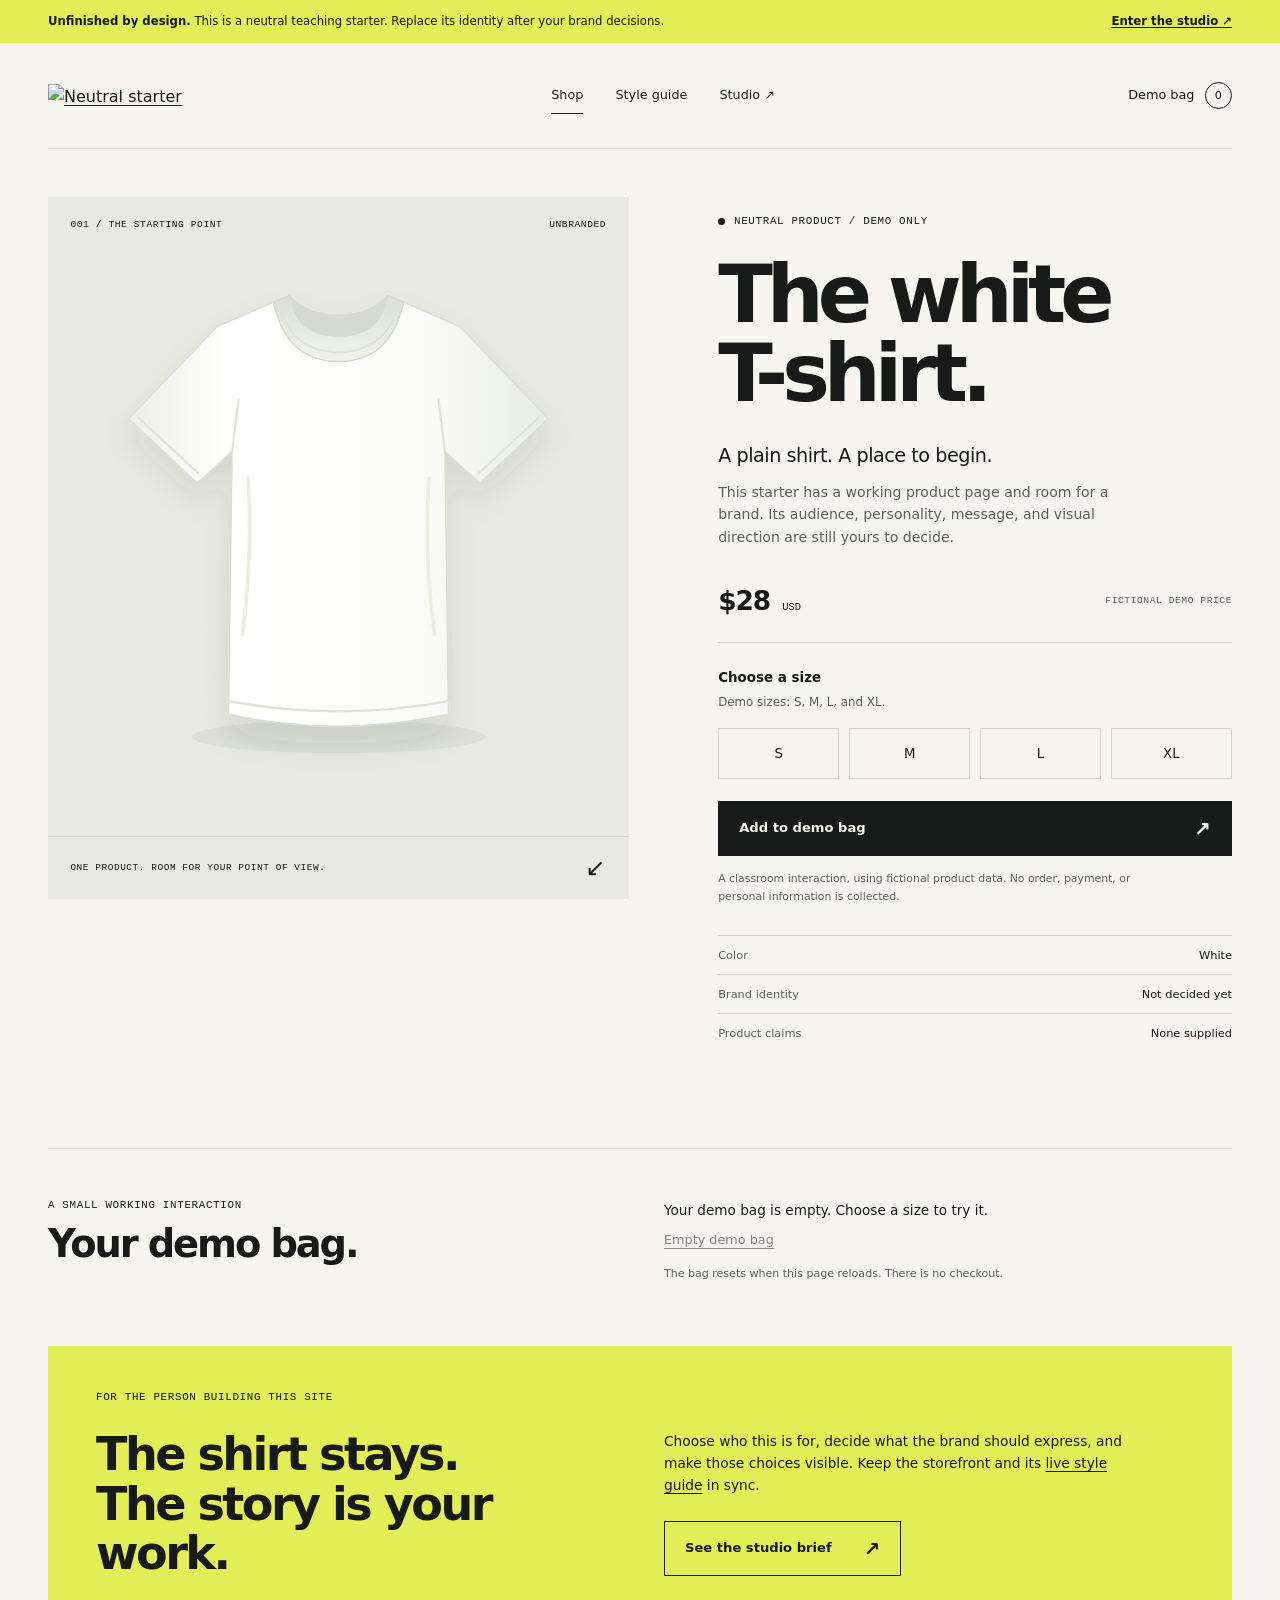
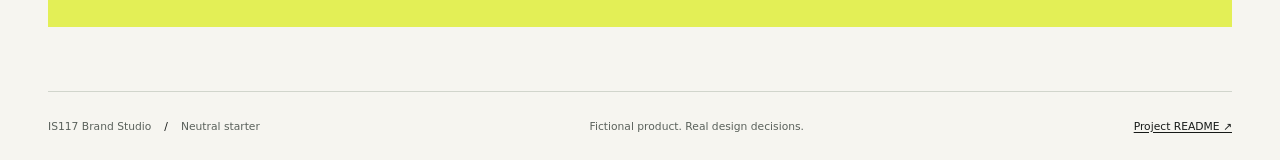
==== public/index.html @ 84585883 "Initial commit" ====
<!doctype html>
<html lang="en">
  <head>
    <meta charset="utf-8" />
    <meta name="viewport" content="width=device-width, initial-scale=1" />
    <meta
      name="description"
      content="An unfinished, neutral T-shirt storefront for the IS117 Brand Studio. Build a brand through deliberate, visible design choices."
    />
    <title>Your Brand — neutral storefront starter</title>
    <link rel="icon" href="data:," />
    <link rel="stylesheet" href="styles.css" />
    <script src="shop.js" defer></script>
  </head>
  <body>
    <a class="skip-link" href="#main">Skip to content</a>
    <aside class="starter-notice" aria-label="Starter information">
      <span
        ><strong>Unfinished by design.</strong> This is a neutral teaching
        starter. Replace its identity after your brand decisions.</span
      >
      <a href="studio.html"
        >Enter the studio <span aria-hidden="true">↗</span></a
      >
    </aside>
    <header class="site-header wrap">
      <a
        class="brand-link"
        href="index.html"
        aria-label="Your Brand storefront home"
        ><img
          class="wordmark"
          src="assets/wordmark.svg"
          alt="Neutral starter wordmark"
          width="175"
          height="26"
      /></a>
      <nav class="main-nav" aria-label="Main navigation">
        <a class="nav-link" href="index.html" aria-current="page">Shop</a>
        <a class="nav-link" href="styleguide.html">Style guide</a>
        <a class="nav-link" href="studio.html"
          >Studio <span aria-hidden="true">↗</span></a
        >
      </nav>
      <a class="bag-link" href="#demo-bag" aria-label="View demo bag"
        >Demo bag <span id="bag-count" class="bag-count">0</span></a
      >
    </header>

    <main id="main">
      <section class="product-section wrap" aria-labelledby="product-title">
        <div class="product-visual">
          <div class="visual-label">
            <span>001 / The starting point</span><span>Unbranded</span>
          </div>
          <img
            class="shirt-image"
            src="assets/white-shirt.svg"
            alt="Plain white, unbranded short-sleeved T-shirt"
            width="800"
            height="880"
            fetchpriority="high"
          />
          <div class="image-caption">
            <span>One product. Room for your point of view.</span
            ><span aria-hidden="true">↙</span>
          </div>
        </div>
        <div class="product-information">
          <p class="eyebrow">
            <span class="status-dot" aria-hidden="true"></span> Neutral product
            / demo only
          </p>
          <h1 id="product-title">The white<br />T-shirt.</h1>
          <p class="product-intro">A plain shirt. A place to begin.</p>
          <p class="muted product-description">
            This starter has a working product page and room for a brand. Its
            audience, personality, message, and visual direction are still yours
            to decide.
          </p>
          <div class="price-row">
            <p class="price">$28 <span>USD</span></p>
            <span class="micro-label">Fictional demo price</span>
          </div>
          <form id="product-form" class="product-form" novalidate>
            <fieldset aria-describedby="size-help size-error">
              <legend>Choose a size</legend>
              <p id="size-help" class="field-help">
                Demo sizes: S, M, L, and XL.
              </p>
              <div class="size-options">
                <label class="size-option"
                  ><input type="radio" name="size" value="S" /><span
                    >S</span
                  ></label
                >
                <label class="size-option"
                  ><input type="radio" name="size" value="M" /><span
                    >M</span
                  ></label
                >
                <label class="size-option"
                  ><input type="radio" name="size" value="L" /><span
                    >L</span
                  ></label
                >
                <label class="size-option"
                  ><input type="radio" name="size" value="XL" /><span
                    >XL</span
                  ></label
                >
              </div>
              <p id="size-error" class="field-error" role="alert" hidden>
                Choose a size before adding the shirt to your demo bag.
              </p>
            </fieldset>
            <button class="button button-primary add-button" type="submit">
              Add to demo bag <span aria-hidden="true">↗</span>
            </button>
          </form>
          <p class="demo-disclaimer">
            A classroom interaction, using fictional product data. No order,
            payment, or personal information is collected.
          </p>
          <dl class="product-facts">
            <div>
              <dt>Color</dt>
              <dd>White</dd>
            </div>
            <div>
              <dt>Brand identity</dt>
              <dd>Not decided yet</dd>
            </div>
            <div>
              <dt>Product claims</dt>
              <dd>None supplied</dd>
            </div>
          </dl>
        </div>
      </section>

      <section
        id="demo-bag"
        class="bag-section wrap"
        aria-labelledby="bag-title"
      >
        <div>
          <p class="eyebrow">A small working interaction</p>
          <h2 id="bag-title">Your demo bag.</h2>
        </div>
        <div class="bag-details">
          <p
            id="bag-status"
            class="bag-message"
            role="status"
            aria-live="polite"
            aria-atomic="true"
          >
            Your demo bag is empty. Choose a size to try it.
          </p>
          <ul id="bag-items" class="bag-items"></ul>
          <button id="clear-bag" class="text-button" type="button" disabled>
            Empty demo bag
          </button>
          <p class="field-help">
            The bag resets when this page reloads. There is no checkout.
          </p>
        </div>
      </section>

      <section class="starter-next wrap" aria-labelledby="next-title">
        <p class="eyebrow">For the person building this site</p>
        <h2 id="next-title">The shirt stays.<br />The story is your work.</h2>
        <div>
          <p>
            Choose who this is for, decide what the brand should express, and
            make those choices visible. Keep the storefront and its
            <a href="styleguide.html">live style guide</a> in sync.
          </p>
          <a class="button button-secondary" href="studio.html"
            >See the studio brief <span aria-hidden="true">↗</span></a
          >
        </div>
      </section>
    </main>

    <footer class="site-footer wrap">
      <p>
        IS117 Brand Studio <span class="footer-separator"> / </span> Neutral
        starter
      </p>
      <p class="footer-tagline">Fictional product. Real design decisions.</p>
      <a href="https://github.com/kaw393939/is117-brand-studio#readme"
        >Project README <span aria-hidden="true">↗</span></a
      >
    </footer>
  </body>
</html>
---- public/styles.css ----
/* Shared brand tokens. Change these after you agree on your brand direction.
   Both the storefront and the live style guide use this file. */
:root {
  --color-paper: #f6f5f0;
  --color-ink: #171a18;
  --color-muted: #5a615b;
  --color-line: #d1d5cc;
  --color-accent: #e3ef56;
  --color-soft: #e8eae1;
  --color-white: #fff;
  --color-danger: #992e28;
  --font-body:
    system-ui, -apple-system, blinkmacsystemfont, "Segoe UI", sans-serif;
  --font-display:
    system-ui, -apple-system, blinkmacsystemfont, "Segoe UI", sans-serif;
  --font-mono: ui-monospace, sfmono-regular, consolas, monospace;
  --space-1: 0.5rem;
  --space-2: 1rem;
  --space-3: 1.5rem;
  --space-4: 2rem;
  --space-5: 3rem;
  --space-6: 4rem;
  --page-width: 1440px;
}

* {
  box-sizing: border-box;
}

html {
  scroll-behavior: smooth;
  scroll-padding-top: 1.5rem;
}

body {
  margin: 0;
  background: var(--color-paper);
  color: var(--color-ink);
  font-family: var(--font-body);
  line-height: 1.6;
  -webkit-font-smoothing: antialiased;
}

img,
svg {
  display: block;
  max-width: 100%;
}

button,
a,
input {
  -webkit-tap-highlight-color: transparent;
}

a {
  color: inherit;
  text-underline-offset: 0.2em;
  text-decoration-thickness: 1px;
}

a:hover {
  text-decoration-thickness: 2px;
}

button,
input {
  font: inherit;
}

button {
  cursor: pointer;
}

button:disabled {
  cursor: default;
}

:focus-visible {
  outline: 3px solid var(--color-ink);
  outline-offset: 5px;
}

[hidden] {
  display: none !important;
}

::selection {
  background: var(--color-accent);
  color: var(--color-ink);
}

h1,
h2,
h3,
p {
  margin: 0;
}

h1,
h2,
h3 {
  font-family: var(--font-display);
  font-weight: 550;
}

h1 {
  font-size: clamp(3.4rem, 6.25vw, 6.6rem);
  line-height: 0.99;
  letter-spacing: -0.075em;
}

h2 {
  font-size: clamp(2rem, 3.6vw, 3.75rem);
  line-height: 1.08;
  letter-spacing: -0.055em;
}

h3 {
  font-size: 1.3rem;
  line-height: 1.3;
  letter-spacing: -0.03em;
}

p + p {
  margin-top: var(--space-2);
}

.wrap {
  width: min(calc(100% - 6rem), var(--page-width));
  margin-inline: auto;
}

.muted {
  color: var(--color-muted);
}

.eyebrow,
.micro-label,
.visual-label,
.image-caption,
.section-number,
.type-label,
.token-name {
  font-family: var(--font-mono);
  font-size: 0.68rem;
  font-weight: 500;
  line-height: 1.5;
  letter-spacing: 0.06em;
  text-transform: uppercase;
}

.eyebrow {
  display: flex;
  align-items: center;
  gap: 0.55rem;
}

.status-dot {
  width: 7px;
  height: 7px;
  display: inline-block;
  background: var(--color-ink);
  border-radius: 50%;
}

.skip-link {
  position: fixed;
  top: 8px;
  left: 8px;
  z-index: 10;
  transform: translateY(-180%);
  padding: 0.75rem 1rem;
  background: var(--color-ink);
  color: var(--color-white);
}

.skip-link:focus {
  transform: translateY(0);
}

.starter-notice {
  display: flex;
  justify-content: space-between;
  align-items: center;
  gap: 1.5rem;
  padding: 0.8rem 3rem;
  background: var(--color-accent);
  font-size: 0.73rem;
  line-height: 1.5;
}

.starter-notice a {
  flex-shrink: 0;
  font-weight: 650;
}

.site-header {
  min-height: 106px;
  display: flex;
  align-items: center;
  gap: 3rem;
  border-bottom: 1px solid var(--color-line);
}

.brand-link {
  display: inline-block;
  flex-shrink: 0;
}

.wordmark {
  width: 150px;
  height: auto;
}

.main-nav {
  display: flex;
  justify-content: center;
  align-items: center;
  gap: 2rem;
  margin-inline: auto;
}

.nav-link,
.bag-link {
  text-decoration: none;
  font-size: 0.8rem;
}

.nav-link {
  padding-block: 0.5rem;
  border-bottom: 1px solid transparent;
}

.nav-link:hover,
.nav-link[aria-current="page"] {
  border-color: currentcolor;
}

.bag-link {
  display: flex;
  align-items: center;
  gap: 0.65rem;
  white-space: nowrap;
}

.bag-count {
  display: grid;
  place-items: center;
  min-width: 1.7rem;
  height: 1.7rem;
  border: 1px solid var(--color-ink);
  border-radius: 50%;
  font-size: 0.7rem;
}

.product-section {
  display: grid;
  grid-template-columns: 1.13fr 1fr;
  gap: clamp(3rem, 7vw, 8rem);
  padding-block: var(--space-5) 5rem;
  align-items: start;
}

.product-visual {
  position: relative;
  background: var(--color-soft);
}

.visual-label {
  position: absolute;
  z-index: 1;
  inset: 1.3rem 1.4rem auto;
  display: flex;
  justify-content: space-between;
  gap: 1rem;
  font-size: 0.6rem;
}

.shirt-image {
  width: 100%;
  height: auto;
  aspect-ratio: 800 / 880;
  object-fit: contain;
}

.image-caption {
  display: flex;
  align-items: center;
  justify-content: space-between;
  gap: 1rem;
  padding: 1.2rem 1.4rem;
  border-top: 1px solid var(--color-line);
  font-size: 0.59rem;
}

.image-caption > :last-child {
  font-family: var(--font-body);
  font-size: 1.5rem;
  line-height: 1;
}

.product-information {
  max-width: 530px;
  padding-block: 1rem;
}

.product-information h1 {
  margin-top: 1.6rem;
}

.product-intro {
  font-size: 1.2rem;
  line-height: 1.5;
  margin-top: 1.8rem;
  letter-spacing: -0.025em;
}

.product-description {
  margin-top: 0.6rem;
  font-size: 0.88rem;
  max-width: 430px;
}

.price-row {
  display: flex;
  align-items: center;
  justify-content: space-between;
  gap: 1rem;
  margin-block: 2rem 1.5rem;
  padding-bottom: 1.2rem;
  border-bottom: 1px solid var(--color-line);
}

.price {
  font-size: 1.65rem;
  letter-spacing: -0.04em;
  font-weight: 600;
}

.price span {
  font-family: var(--font-mono);
  font-size: 0.65rem;
  font-weight: 400;
  letter-spacing: 0;
  margin-left: 0.25rem;
}

.price-row .micro-label {
  color: var(--color-muted);
  font-size: 0.6rem;
}

fieldset {
  padding: 0;
  margin: 0;
  border: 0;
  min-width: 0;
}

legend {
  padding: 0;
  font-size: 0.84rem;
  font-weight: 650;
}

.field-help {
  margin-top: 0.3rem;
  color: var(--color-muted);
  font-size: 0.74rem;
}

.size-options {
  display: grid;
  grid-template-columns: repeat(4, 1fr);
  gap: 0.6rem;
  margin-top: 1rem;
}

.size-option {
  position: relative;
  cursor: pointer;
}

.size-option input {
  position: absolute;
  opacity: 0;
  width: 100%;
  height: 100%;
  margin: 0;
  cursor: pointer;
}

.size-option span {
  display: grid;
  place-items: center;
  min-height: 3.2rem;
  border: 1px solid var(--color-line);
  background: var(--color-paper);
  font-size: 0.83rem;
  transition:
    background 150ms ease,
    border-color 150ms ease;
}

.size-option input:checked + span {
  background: var(--color-ink);
  border-color: var(--color-ink);
  color: var(--color-paper);
}

.size-option input:hover + span {
  border-color: var(--color-ink);
}

.size-option input:focus-visible + span {
  outline: 3px solid var(--color-ink);
  outline-offset: 4px;
}

.size-option input:focus-visible {
  outline: none;
}

.field-error {
  color: var(--color-danger);
  font-size: 0.8rem;
  margin-top: 0.9rem;
  font-weight: 550;
}

.button {
  display: inline-flex;
  align-items: center;
  justify-content: space-between;
  gap: 2rem;
  min-height: 3.4rem;
  border: 1px solid var(--color-ink);
  padding: 0.9rem 1.25rem;
  font-size: 0.82rem;
  font-weight: 550;
  line-height: 1.4;
  text-decoration: none;
  transition:
    background 150ms ease,
    color 150ms ease;
}

.button > span[aria-hidden] {
  font-size: 1.25rem;
  line-height: 1;
}

.button-primary {
  background: var(--color-ink);
  color: var(--color-paper);
}

.button-primary:hover {
  background: var(--color-accent);
  color: var(--color-ink);
}

.button-secondary {
  background: transparent;
  color: var(--color-ink);
}

.button-secondary:hover {
  background: var(--color-soft);
}

.add-button {
  width: 100%;
  margin-top: 1.4rem;
}

.demo-disclaimer {
  font-size: 0.68rem;
  line-height: 1.65;
  color: var(--color-muted);
  margin-top: 0.9rem;
  max-width: 420px;
}

.product-facts {
  margin-bottom: 0;
  margin-top: 1.8rem;
}

.product-facts div {
  display: flex;
  justify-content: space-between;
  gap: 1rem;
  padding-block: 0.62rem;
  border-top: 1px solid var(--color-line);
  font-size: 0.71rem;
}

.product-facts dt {
  color: var(--color-muted);
}

.product-facts dd {
  margin: 0;
  font-weight: 500;
  text-align: right;
}

.bag-section {
  display: grid;
  grid-template-columns: 1fr 1fr;
  gap: 3rem;
  border-top: 1px solid var(--color-line);
  padding-block: 3rem;
}

.bag-section h2 {
  margin-top: 0.6rem;
  font-size: clamp(2rem, 3vw, 3rem);
}

.bag-details {
  padding-top: 0.2rem;
  font-size: 0.85rem;
}

.bag-message {
  max-width: 500px;
}

.bag-items {
  list-style: none;
  margin: 1rem 0;
  padding: 0;
}

.bag-items:empty {
  margin: 0;
}

.bag-items li {
  padding-block: 0.55rem;
  border-bottom: 1px solid var(--color-line);
  font-size: 0.78rem;
}

.text-button {
  padding: 0.5rem 0;
  border: 0;
  background: transparent;
  color: var(--color-ink);
  font-size: 0.8rem;
  text-decoration: underline;
  text-underline-offset: 0.25rem;
}

.text-button:disabled {
  opacity: 0.5;
}

.bag-details .field-help {
  margin-top: 0.4rem;
  font-size: 0.69rem;
}

.starter-next {
  display: grid;
  grid-template-columns: 1fr 1fr;
  gap: 1.5rem 3rem;
  background: var(--color-accent);
  padding: 2.7rem 3rem 3rem;
  margin-block: 1rem 4rem;
}

.starter-next > .eyebrow {
  grid-column: 1 / -1;
}

.starter-next > div {
  max-width: 470px;
  font-size: 0.86rem;
}

.starter-next .button {
  margin-top: 1.6rem;
}

.site-footer {
  display: flex;
  align-items: center;
  justify-content: space-between;
  gap: 2rem;
  border-top: 1px solid var(--color-line);
  padding-block: 1.6rem;
  font-size: 0.67rem;
  color: var(--color-muted);
}

.footer-tagline {
  margin: 0;
}

.footer-separator {
  margin-inline: 0.6rem;
  color: var(--color-ink);
}

.site-footer a {
  color: var(--color-ink);
}

/* Shared editorial pages */
.page-hero {
  padding-block: 4.5rem 3.8rem;
  display: grid;
  grid-template-columns: 1.25fr 0.75fr;
  align-items: end;
  gap: 1.3rem 4rem;
}

.page-hero > .eyebrow {
  grid-column: 1 / -1;
}

.page-hero h1 {
  font-size: clamp(3.5rem, 6.8vw, 7.3rem);
}

.page-hero .hero-summary {
  max-width: 400px;
  font-size: 0.95rem;
  color: var(--color-muted);
  padding-bottom: 0.25rem;
}

.hero-summary strong {
  font-weight: 550;
  color: var(--color-ink);
}

.page-subnav {
  display: flex;
  flex-wrap: wrap;
  gap: 0.6rem 1.8rem;
  padding-block: 1rem;
  border-top: 1px solid var(--color-line);
  border-bottom: 1px solid var(--color-line);
  font-size: 0.76rem;
}

.section-link {
  text-decoration: none;
}

.section-link:hover {
  text-decoration: underline;
}

.guide-section {
  padding-block: 3rem;
  border-bottom: 1px solid var(--color-line);
  display: grid;
  grid-template-columns: 0.32fr 1fr;
  column-gap: 3rem;
}

.section-heading .section-number {
  color: var(--color-muted);
  display: block;
  margin-bottom: 0.8rem;
}

.section-heading h2 {
  font-size: clamp(1.7rem, 2.5vw, 2.65rem);
}

.section-heading p {
  font-size: 0.78rem;
  color: var(--color-muted);
  margin-top: 1rem;
  max-width: 210px;
}

.guide-content {
  min-width: 0;
}

.draft-label {
  display: inline-block;
  padding: 0.3rem 0.55rem;
  background: var(--color-accent);
  color: var(--color-ink);
  font-family: var(--font-mono);
  font-size: 0.6rem;
  line-height: 1.4;
  letter-spacing: 0.03em;
  text-transform: uppercase;
}

.decision-grid {
  display: grid;
  grid-template-columns: repeat(3, 1fr);
  gap: 1.5rem;
  margin-top: 1.6rem;
}

.decision-grid > div {
  border-top: 1px solid var(--color-line);
  padding-top: 0.8rem;
}

.decision-grid h3 {
  font-size: 0.85rem;
  font-weight: 650;
  letter-spacing: 0;
}

.decision-grid p {
  font-size: 0.8rem;
  color: var(--color-muted);
  margin-top: 0.5rem;
}

.decision-grid .undecided {
  font-size: 1.5rem;
  font-weight: 450;
  color: var(--color-ink);
  letter-spacing: -0.04em;
}

.logo-board {
  min-height: 230px;
  display: grid;
  place-items: center;
  padding: 3rem;
  background: var(--color-white);
  border: 1px solid var(--color-line);
}

.logo-board img {
  width: min(100%, 380px);
}

.logo-variants {
  display: grid;
  grid-template-columns: 1fr 1fr;
  border: 1px solid var(--color-line);
  border-top: 0;
}

.logo-variant {
  min-height: 140px;
  padding: 1.5rem;
  display: flex;
  flex-direction: column;
  justify-content: space-between;
  gap: 1.5rem;
}

.logo-variant + .logo-variant {
  border-left: 1px solid var(--color-line);
}

.logo-small {
  width: 110px;
  height: auto;
}

.logo-mono {
  width: 190px;
  filter: brightness(0);
}

.logo-variant p,
.guide-note {
  font-size: 0.73rem;
  color: var(--color-muted);
}

.guide-note {
  margin-top: 1rem;
  max-width: 680px;
}

.palette-grid {
  display: grid;
  grid-template-columns: repeat(5, 1fr);
  gap: 0.65rem;
}

.color-swatch {
  height: 120px;
  border: 1px solid var(--color-line);
  background: var(--swatch-color);
}

.palette-card h3 {
  font-size: 0.76rem;
  letter-spacing: 0;
  font-weight: 650;
  margin-top: 0.65rem;
}

.palette-card code {
  font-family: var(--font-mono);
  font-size: 0.65rem;
  color: var(--color-muted);
  display: block;
  margin-top: 0.15rem;
}

.palette-card p {
  font-size: 0.66rem;
  color: var(--color-muted);
  margin-top: 0.4rem;
  line-height: 1.5;
}

.type-specimen {
  border-top: 1px solid var(--color-line);
  padding-block: 1.3rem;
}

.type-specimen:first-child {
  border-top: 0;
  padding-top: 0;
}

.type-label {
  display: block;
  margin-bottom: 1rem;
  color: var(--color-muted);
  font-size: 0.6rem;
}

.type-display {
  font-family: var(--font-display);
  font-size: clamp(2.5rem, 4.5vw, 5rem);
  font-weight: 550;
  letter-spacing: -0.075em;
  line-height: 1;
  max-width: 700px;
}

.type-body {
  font-family: var(--font-body);
  font-size: 1rem;
  max-width: 570px;
}

.type-mono {
  font-family: var(--font-mono);
  text-transform: uppercase;
  font-size: 0.7rem;
  letter-spacing: 0.06em;
}

.spacing-grid {
  display: flex;
  flex-wrap: wrap;
  align-items: start;
  gap: 2rem;
}

.spacing-token {
  min-width: 52px;
}

.spacing-bar {
  width: var(--token-size);
  height: 40px;
  background: var(--color-ink);
  margin-bottom: 0.9rem;
}

.token-name {
  display: block;
  font-size: 0.6rem;
}

.spacing-token code {
  font-family: var(--font-mono);
  color: var(--color-muted);
  font-size: 0.65rem;
}

.button-samples {
  display: flex;
  flex-wrap: wrap;
  gap: 1rem;
}

.button-samples .button {
  min-width: 185px;
}

.voice-grid {
  display: grid;
  grid-template-columns: 1fr 1fr;
  gap: 2rem;
}

.voice-grid h3 {
  font-size: 0.95rem;
  font-weight: 600;
  margin-bottom: 0.65rem;
}

.voice-grid p {
  font-size: 0.84rem;
  color: var(--color-muted);
}

.voice-example {
  font-size: 1.7rem !important;
  color: var(--color-ink) !important;
  letter-spacing: -0.035em;
  line-height: 1.3;
}

.guide-footer-note {
  display: flex;
  gap: 2rem;
  align-items: center;
  justify-content: space-between;
  background: var(--color-soft);
  padding: 1.5rem 2rem;
  margin-block: 2rem 4rem;
}

.guide-footer-note p {
  font-size: 0.83rem;
  max-width: 680px;
}

.guide-footer-note a {
  font-size: 0.8rem;
  white-space: nowrap;
}

@media (width >= 1600px) {
  .product-section {
    gap: 8rem;
  }
}

@media (width <= 1100px) {
  .wrap {
    width: calc(100% - 4rem);
  }

  .starter-notice {
    padding-inline: 2rem;
  }

  .site-header {
    gap: 1.7rem;
  }

  .main-nav {
    gap: 1.25rem;
  }

  .product-section {
    gap: 3rem;
    align-items: start;
  }

  .product-information h1 {
    font-size: clamp(3.4rem, 7vw, 5rem);
  }

  .product-information {
    padding-top: 0.5rem;
  }

  .product-intro {
    margin-top: 1.4rem;
  }

  .price-row {
    margin-top: 1.5rem;
  }

  .page-hero {
    column-gap: 2rem;
  }

  .guide-section {
    grid-template-columns: 0.35fr 1fr;
    gap: 2rem;
  }

  .palette-grid {
    grid-template-columns: repeat(3, 1fr);
    row-gap: 1.6rem;
  }
}

@media (width <= 760px) {
  .wrap {
    width: calc(100% - 2.5rem);
  }

  .starter-notice {
    padding: 0.75rem 1.25rem;
    font-size: 0.67rem;
    gap: 1rem;
  }

  .starter-notice > span {
    max-width: 480px;
  }

  .starter-notice a {
    font-size: 0.65rem;
  }

  .site-header {
    min-height: 108px;
    display: grid;
    grid-template-columns: 1fr auto;
    gap: 0.5rem 1rem;
    padding-block: 1.2rem 1rem;
  }

  .wordmark {
    width: 130px;
  }

  .main-nav {
    grid-row: 2;
    grid-column: 1 / -1;
    margin: 0;
    justify-content: flex-start;
    gap: 1.5rem;
  }

  .nav-link,
  .bag-link {
    font-size: 0.73rem;
  }

  .bag-link {
    grid-column: 2;
    grid-row: 1;
  }

  .bag-count {
    min-width: 1.5rem;
    height: 1.5rem;
  }

  .product-section {
    grid-template-columns: 1fr;
    gap: 2rem;
    padding-block: 1.5rem 3rem;
  }

  .product-visual {
    max-width: 600px;
    width: 100%;
    margin-inline: auto;
  }

  .shirt-image {
    max-height: 530px;
  }

  .product-information {
    max-width: none;
    padding: 0;
  }

  .product-information h1 {
    font-size: clamp(4.2rem, 13vw, 7rem);
    margin-top: 1rem;
  }

  .product-intro {
    font-size: 1.1rem;
    margin-top: 1.4rem;
  }

  .product-description {
    max-width: 580px;
  }

  .product-facts {
    margin-top: 1.5rem;
  }

  .bag-section {
    grid-template-columns: 1fr;
    gap: 1.3rem;
    padding-block: 2rem;
  }

  .bag-section h2 {
    margin-top: 0.6rem;
  }

  .starter-next {
    grid-template-columns: 1fr;
    padding: 1.8rem;
    gap: 1.3rem;
    margin-block: 1rem 3rem;
  }

  .starter-next > div {
    max-width: none;
  }

  .site-footer {
    flex-wrap: wrap;
    gap: 0.7rem 2rem;
    padding-block: 1.5rem;
  }

  .footer-tagline {
    display: none;
  }

  .page-hero {
    padding-block: 2.5rem;
    grid-template-columns: 1fr;
    row-gap: 1.4rem;
  }

  .page-hero h1 {
    font-size: clamp(3.7rem, 11vw, 6rem);
  }

  .page-hero .hero-summary {
    max-width: 570px;
    font-size: 0.9rem;
  }

  .page-subnav {
    gap: 0.6rem 1.2rem;
    font-size: 0.72rem;
  }

  .guide-section {
    grid-template-columns: 1fr;
    gap: 1.8rem;
    padding-block: 2.3rem;
  }

  .section-heading {
    display: grid;
    grid-template-columns: 1fr 1fr;
    column-gap: 2rem;
  }

  .section-heading .section-number {
    grid-column: 1 / -1;
    margin-bottom: 0.5rem;
  }

  .section-heading p {
    max-width: none;
    margin: 0;
    font-size: 0.73rem;
  }

  .decision-grid {
    gap: 1rem;
  }

  .decision-grid .undecided {
    font-size: 1.3rem;
  }

  .decision-grid p {
    font-size: 0.73rem;
  }

  .palette-grid {
    grid-template-columns: repeat(5, 1fr);
  }

  .color-swatch {
    height: 85px;
  }

  .palette-card p {
    font-size: 0.62rem;
  }

  .palette-card code {
    font-size: 0.57rem;
  }

  .guide-footer-note {
    flex-direction: column;
    align-items: start;
    gap: 1rem;
    margin-block: 1.5rem 3rem;
    padding: 1.5rem;
  }
}

@media (width <= 420px) {
  .starter-notice {
    align-items: start;
    flex-direction: column;
    gap: 0.35rem;
  }

  .visual-label {
    inset: 1rem 1rem auto;
    font-size: 0.53rem;
  }

  .image-caption {
    font-size: 0.53rem;
    padding: 1rem;
  }

  .price-row .micro-label {
    font-size: 0.54rem;
  }

  .section-heading {
    grid-template-columns: 1fr;
    gap: 0.6rem;
  }

  .section-heading .section-number {
    margin: 0;
  }

  .decision-grid {
    grid-template-columns: 1fr;
    gap: 1.2rem;
  }

  .decision-grid > div {
    display: grid;
    grid-template-columns: 0.5fr 1fr;
    gap: 0.4rem 1rem;
  }

  .decision-grid p {
    margin-top: 0;
  }

  .decision-grid p:last-child {
    grid-column: 2;
  }

  .palette-grid {
    grid-template-columns: repeat(3, 1fr);
  }

  .color-swatch {
    height: 90px;
  }

  .logo-board {
    min-height: 190px;
    padding: 2rem;
  }

  .logo-variants {
    grid-template-columns: 1fr;
  }

  .logo-variant {
    min-height: 125px;
  }

  .logo-variant + .logo-variant {
    border-left: 0;
    border-top: 1px solid var(--color-line);
  }

  .voice-grid {
    grid-template-columns: 1fr;
    gap: 1.5rem;
  }
}

@media (prefers-reduced-motion: reduce) {
  html {
    scroll-behavior: auto;
  }

  *,
  *::before,
  *::after {
    transition: none !important;
    animation: none !important;
  }
}
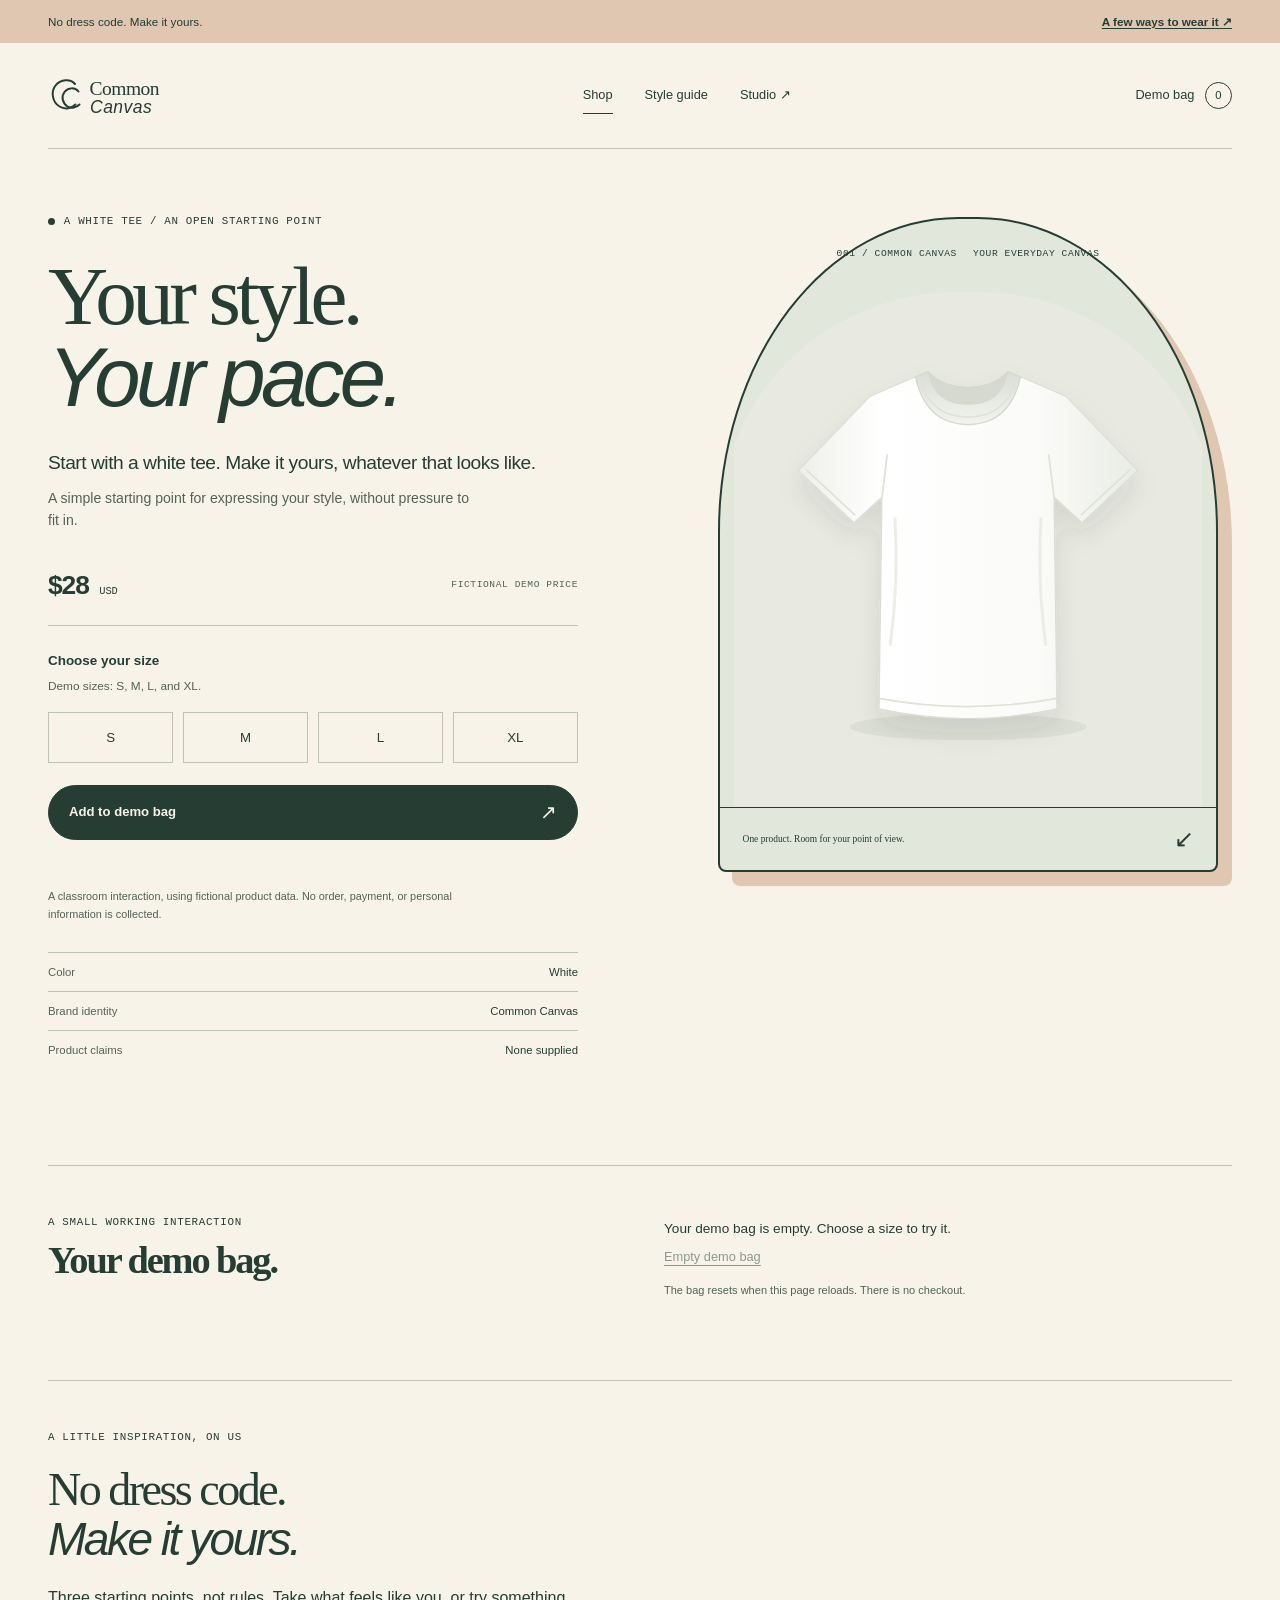
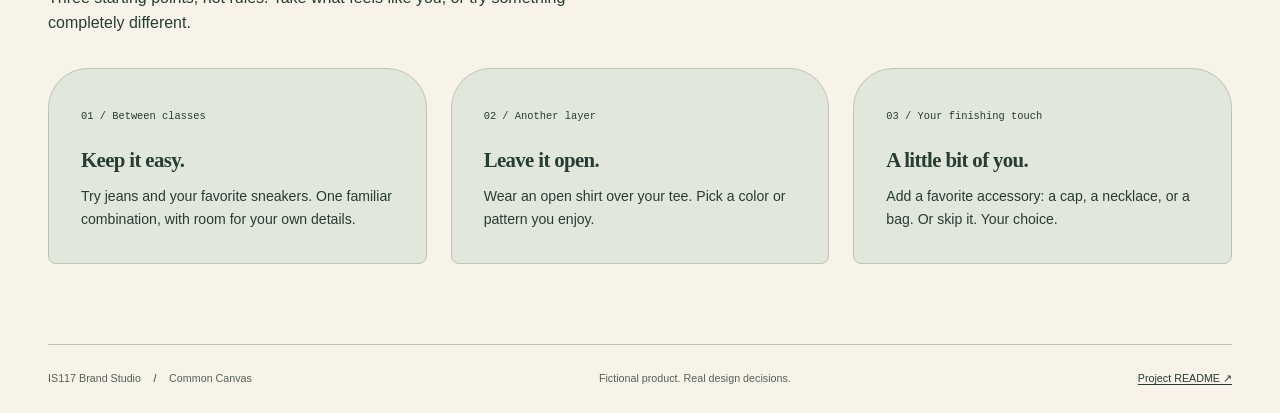
==== commit 77020f0b: "Build Common Canvas storefront and live brand guide for BRAND-001" ====
--- a/public/index.html
+++ b/public/index.html
@@ -5,35 +5,32 @@
     <meta name="viewport" content="width=device-width, initial-scale=1" />
     <meta
       name="description"
-      content="An unfinished, neutral T-shirt storefront for the IS117 Brand Studio. Build a brand through deliberate, visible design choices."
+      content="Common Canvas: a simple starting point for expressing your style, without pressure to fit in. A classroom storefront demo."
     />
-    <title>Your Brand — neutral storefront starter</title>
+    <title>Common Canvas — Your style. Your pace.</title>
     <link rel="icon" href="data:," />
     <link rel="stylesheet" href="styles.css" />
     <script src="shop.js" defer></script>
   </head>
   <body>
     <a class="skip-link" href="#main">Skip to content</a>
-    <aside class="starter-notice" aria-label="Starter information">
-      <span
-        ><strong>Unfinished by design.</strong> This is a neutral teaching
-        starter. Replace its identity after your brand decisions.</span
-      >
-      <a href="studio.html"
-        >Enter the studio <span aria-hidden="true">↗</span></a
+    <aside class="starter-notice" aria-label="Brand welcome">
+      <span>No dress code. Make it yours.</span
+      ><a href="#style-ideas"
+        >A few ways to wear it <span aria-hidden="true">↗</span></a
       >
     </aside>
     <header class="site-header wrap">
       <a
         class="brand-link"
         href="index.html"
-        aria-label="Your Brand storefront home"
+        aria-label="Common Canvas storefront home"
         ><img
           class="wordmark"
           src="assets/wordmark.svg"
-          alt="Neutral starter wordmark"
-          width="175"
-          height="26"
+          alt="Common Canvas logo"
+          width="190"
+          height="44"
       /></a>
       <nav class="main-nav" aria-label="Main navigation">
         <a class="nav-link" href="index.html" aria-current="page">Shop</a>
@@ -51,7 +48,7 @@
       <section class="product-section wrap" aria-labelledby="product-title">
         <div class="product-visual">
           <div class="visual-label">
-            <span>001 / The starting point</span><span>Unbranded</span>
+            <span>001 / Common Canvas</span><span>Your everyday canvas</span>
           </div>
           <img
             class="shirt-image"
@@ -68,15 +65,18 @@
         </div>
         <div class="product-information">
           <p class="eyebrow">
-            <span class="status-dot" aria-hidden="true"></span> Neutral product
-            / demo only
-          </p>
-          <h1 id="product-title">The white<br />T-shirt.</h1>
-          <p class="product-intro">A plain shirt. A place to begin.</p>
+            <span class="status-dot" aria-hidden="true"></span> A white tee / an
+            open starting point
+          </p>
+          <h1 id="product-title">
+            Your style.<br /><span class="type-alternate">Your pace.</span>
+          </h1>
+          <p class="product-intro">
+            Start with a white tee. Make it yours, whatever that looks like.
+          </p>
           <p class="muted product-description">
-            This starter has a working product page and room for a brand. Its
-            audience, personality, message, and visual direction are still yours
-            to decide.
+            A simple starting point for expressing your style, without pressure
+            to fit in.
           </p>
           <div class="price-row">
             <p class="price">$28 <span>USD</span></p>
@@ -84,7 +84,7 @@
           </div>
           <form id="product-form" class="product-form" novalidate>
             <fieldset aria-describedby="size-help size-error">
-              <legend>Choose a size</legend>
+              <legend>Choose your size</legend>
               <p id="size-help" class="field-help">
                 Demo sizes: S, M, L, and XL.
               </p>
@@ -118,6 +118,13 @@
               Add to demo bag <span aria-hidden="true">↗</span>
             </button>
           </form>
+          <p
+            id="product-feedback"
+            class="product-feedback"
+            role="status"
+            aria-live="polite"
+            aria-atomic="true"
+          ></p>
           <p class="demo-disclaimer">
             A classroom interaction, using fictional product data. No order,
             payment, or personal information is collected.
@@ -129,7 +136,7 @@
             </div>
             <div>
               <dt>Brand identity</dt>
-              <dd>Not decided yet</dd>
+              <dd>Common Canvas</dd>
             </div>
             <div>
               <dt>Product claims</dt>
@@ -168,29 +175,55 @@
         </div>
       </section>
 
-      <section class="starter-next wrap" aria-labelledby="next-title">
-        <p class="eyebrow">For the person building this site</p>
-        <h2 id="next-title">The shirt stays.<br />The story is your work.</h2>
-        <div>
-          <p>
-            Choose who this is for, decide what the brand should express, and
-            make those choices visible. Keep the storefront and its
-            <a href="styleguide.html">live style guide</a> in sync.
-          </p>
-          <a class="button button-secondary" href="studio.html"
-            >See the studio brief <span aria-hidden="true">↗</span></a
-          >
+      <section
+        id="style-ideas"
+        class="style-ideas wrap"
+        aria-labelledby="ideas-title"
+      >
+        <p class="eyebrow">A little inspiration, on us</p>
+        <h2 id="ideas-title">
+          No dress code.<br /><span class="type-alternate">Make it yours.</span>
+        </h2>
+        <p class="ideas-intro">
+          Three starting points, not rules. Take what feels like you, or try
+          something completely different.
+        </p>
+        <div class="idea-cards">
+          <article>
+            <span class="idea-number">01 / Between classes</span>
+            <h3>Keep it easy.</h3>
+            <p>
+              Try jeans and your favorite sneakers. One familiar combination,
+              with room for your own details.
+            </p>
+          </article>
+          <article>
+            <span class="idea-number">02 / Another layer</span>
+            <h3>Leave it open.</h3>
+            <p>
+              Wear an open shirt over your tee. Pick a color or pattern you
+              enjoy.
+            </p>
+          </article>
+          <article>
+            <span class="idea-number">03 / Your finishing touch</span>
+            <h3>A little bit of you.</h3>
+            <p>
+              Add a favorite accessory: a cap, a necklace, or a bag. Or skip it.
+              Your choice.
+            </p>
+          </article>
         </div>
       </section>
     </main>
 
     <footer class="site-footer wrap">
       <p>
-        IS117 Brand Studio <span class="footer-separator"> / </span> Neutral
-        starter
+        IS117 Brand Studio <span class="footer-separator"> / </span> Common
+        Canvas
       </p>
       <p class="footer-tagline">Fictional product. Real design decisions.</p>
-      <a href="https://github.com/kaw393939/is117-brand-studio#readme"
+      <a href="https://github.com/seafelsayed/is117-brand-studio#readme"
         >Project README <span aria-hidden="true">↗</span></a
       >
     </footer>
--- a/public/styles.css
+++ b/public/styles.css
@@ -1,18 +1,16 @@
 /* Shared brand tokens. Change these after you agree on your brand direction.
    Both the storefront and the live style guide use this file. */
 :root {
-  --color-paper: #f6f5f0;
-  --color-ink: #171a18;
-  --color-muted: #5a615b;
-  --color-line: #d1d5cc;
-  --color-accent: #e3ef56;
-  --color-soft: #e8eae1;
+  --color-paper: #f7f3e9;
+  --color-ink: #263d34;
+  --color-muted: #546256;
+  --color-line: #bdc4b6;
+  --color-accent: #dfc7b2;
+  --color-soft: #e2e7dc;
   --color-white: #fff;
   --color-danger: #992e28;
-  --font-body:
-    system-ui, -apple-system, blinkmacsystemfont, "Segoe UI", sans-serif;
-  --font-display:
-    system-ui, -apple-system, blinkmacsystemfont, "Segoe UI", sans-serif;
+  --font-body: arial, helvetica, sans-serif;
+  --font-display: georgia, "Times New Roman", serif;
   --font-mono: ui-monospace, sfmono-regular, consolas, monospace;
   --space-1: 0.5rem;
   --space-2: 1rem;
@@ -209,7 +207,7 @@
 }
 
 .wordmark {
-  width: 150px;
+  width: 190px;
   height: auto;
 }
 
@@ -265,16 +263,22 @@
 .product-visual {
   position: relative;
   background: var(--color-soft);
+  border: 2px solid var(--color-ink);
+  border-radius: 48% 48% 8px 8px;
+  box-shadow: 14px 14px 0 var(--color-accent);
+  margin: 20px 14px 14px 0;
 }
 
 .visual-label {
-  position: absolute;
   z-index: 1;
   inset: 1.3rem 1.4rem auto;
   display: flex;
-  justify-content: space-between;
   gap: 1rem;
   font-size: 0.6rem;
+  position: static;
+  padding: 28px 28px 0;
+  justify-content: center;
+  flex-wrap: wrap;
 }
 
 .shirt-image {
@@ -282,6 +286,8 @@
   height: auto;
   aspect-ratio: 800 / 880;
   object-fit: contain;
+  border-radius: 48% 48% 0 0;
+  padding-top: 30px;
 }
 
 .image-caption {
@@ -290,8 +296,11 @@
   justify-content: space-between;
   gap: 1rem;
   padding: 1.2rem 1.4rem;
-  border-top: 1px solid var(--color-line);
   font-size: 0.59rem;
+  border-top: 1px solid var(--color-ink);
+  font-family: var(--font-display);
+  text-transform: none;
+  letter-spacing: 0;
 }
 
 .image-caption > :last-child {
@@ -303,10 +312,14 @@
 .product-information {
   max-width: 530px;
   padding-block: 1rem;
+  order: -1;
 }
 
 .product-information h1 {
   margin-top: 1.6rem;
+  font-size: clamp(3.5rem, 6.5vw, 6.5rem);
+  letter-spacing: -0.055em;
+  font-weight: 400;
 }
 
 .product-intro {
@@ -444,6 +457,7 @@
   transition:
     background 150ms ease,
     color 150ms ease;
+  border-radius: 30px;
 }
 
 .button > span[aria-hidden] {
@@ -763,13 +777,14 @@
 }
 
 .logo-small {
-  width: 110px;
+  width: 190px;
   height: auto;
 }
 
 .logo-mono {
   width: 190px;
-  filter: brightness(0);
+
+  /* SVG artwork is already one color. */
 }
 
 .logo-variant p,
@@ -939,6 +954,76 @@
   white-space: nowrap;
 }
 
+/* Common Canvas: shared identity components. */
+.type-alternate {
+  font-family: var(--font-body);
+  font-style: italic;
+  font-weight: 400;
+}
+
+.product-feedback {
+  min-height: 1.6em;
+  margin-top: 12px;
+  font-size: 0.85rem;
+  font-weight: 600;
+}
+
+.style-ideas {
+  padding-block: var(--space-5);
+  margin-block: var(--space-4);
+  border-top: 1px solid var(--color-line);
+}
+
+.style-ideas h2 {
+  margin-block: 20px;
+  font-weight: 400;
+}
+
+.ideas-intro {
+  max-width: 580px;
+}
+
+.idea-cards {
+  display: grid;
+  grid-template-columns: repeat(3, 1fr);
+  gap: var(--space-3);
+  margin-top: var(--space-4);
+}
+
+.idea-cards article {
+  padding: var(--space-4);
+  border: 1px solid var(--color-line);
+  border-radius: 40px 40px 8px 8px;
+  background: var(--color-soft);
+}
+
+.idea-cards h3 {
+  margin-block: 20px 12px;
+}
+
+.idea-cards p {
+  font-size: 0.88rem;
+}
+
+.idea-number {
+  font-family: var(--font-mono);
+  font-size: 0.65rem;
+}
+
+@media (width <= 760px) {
+  .idea-cards {
+    grid-template-columns: 1fr;
+  }
+
+  .product-information h1 {
+    font-size: clamp(3.5rem, 13vw, 6rem);
+  }
+
+  .product-visual {
+    max-width: calc(100% - 14px);
+  }
+}
+
 @media (width >= 1600px) {
   .product-section {
     gap: 8rem;
@@ -1026,7 +1111,7 @@
   }
 
   .wordmark {
-    width: 130px;
+    width: 170px;
   }
 
   .main-nav {
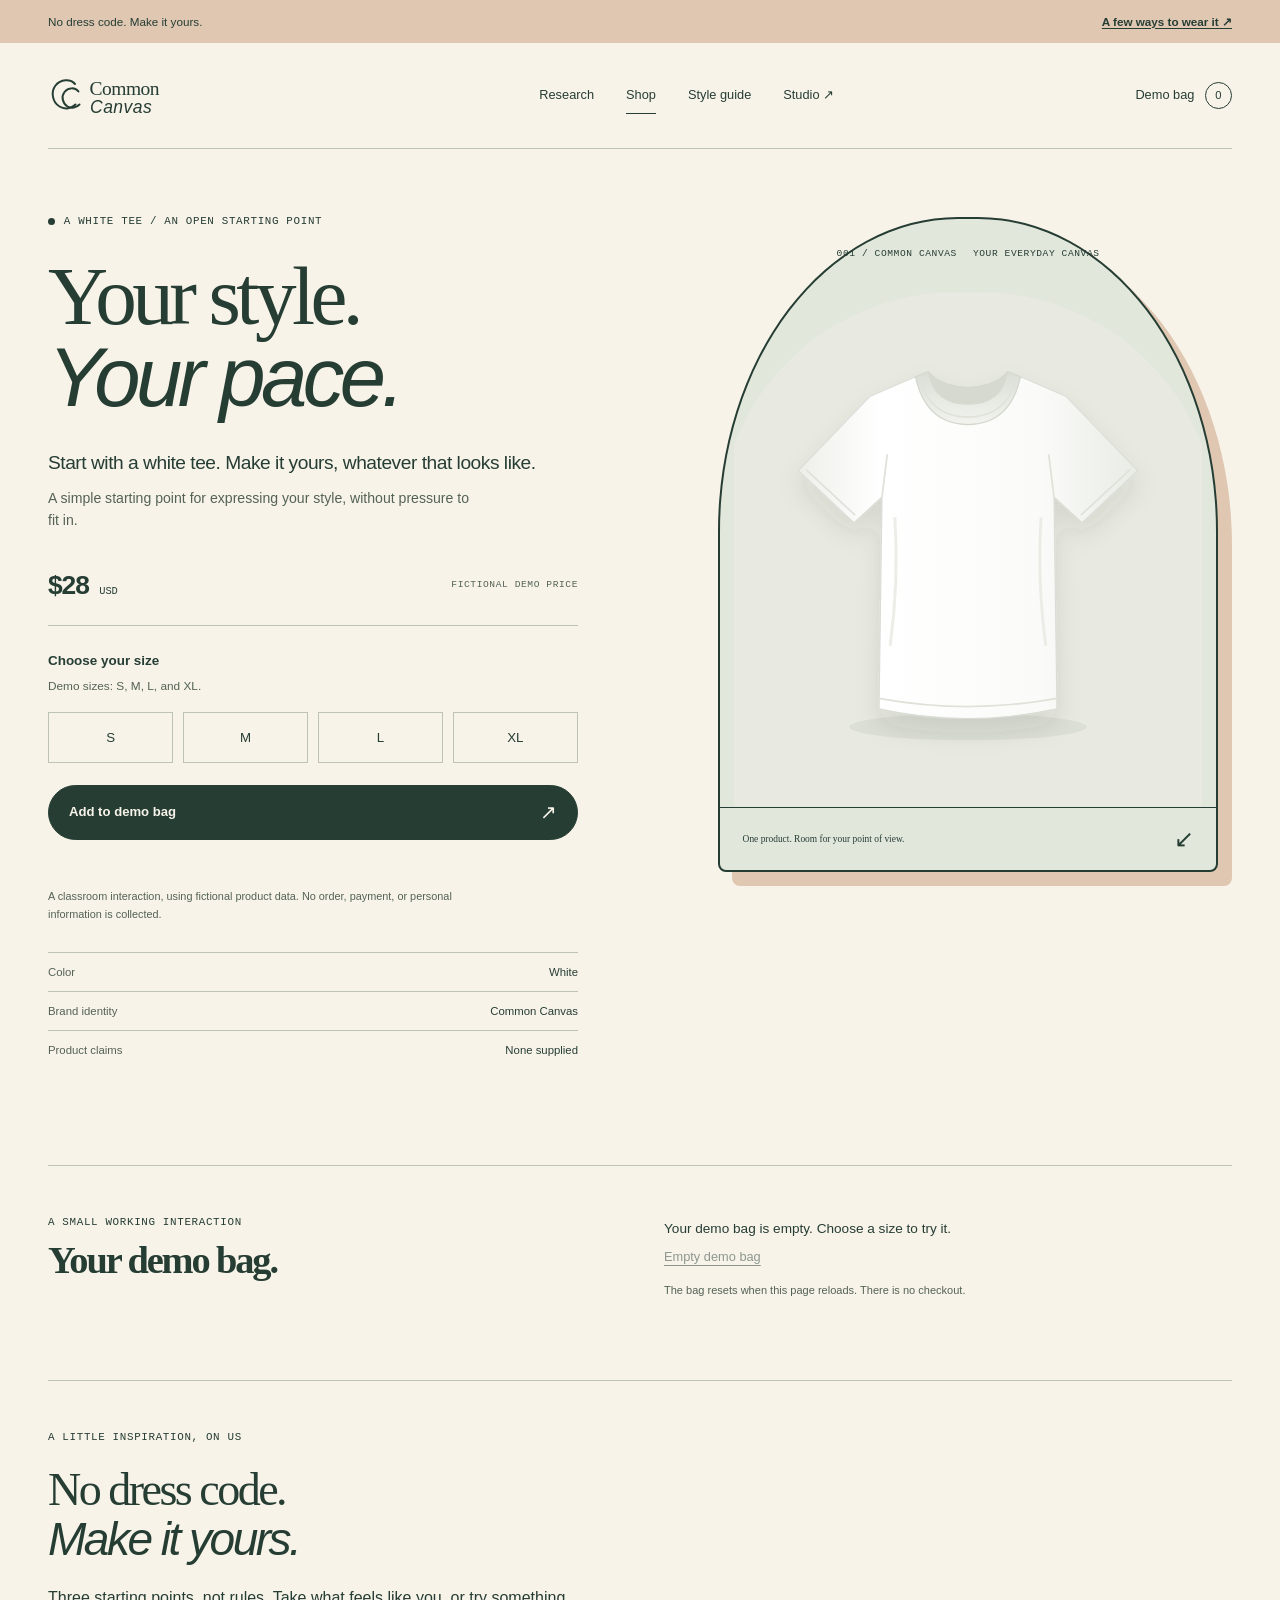
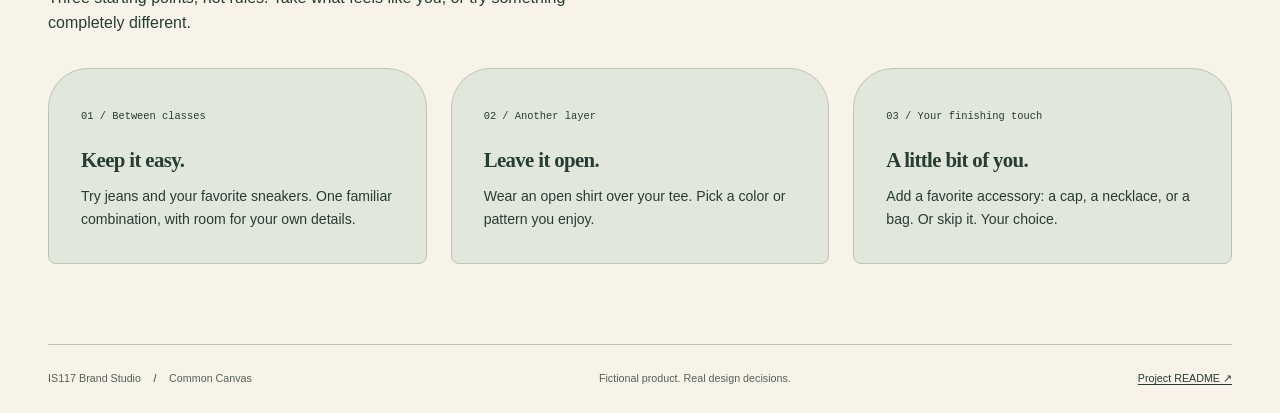
==== commit 38889634: "Document proposed Common Canvas group business research" ====
--- a/public/index.html
+++ b/public/index.html
@@ -33,6 +33,7 @@
           height="44"
       /></a>
       <nav class="main-nav" aria-label="Main navigation">
+        <a class="nav-link" href="research.html">Research</a>
         <a class="nav-link" href="index.html" aria-current="page">Shop</a>
         <a class="nav-link" href="styleguide.html">Style guide</a>
         <a class="nav-link" href="studio.html"
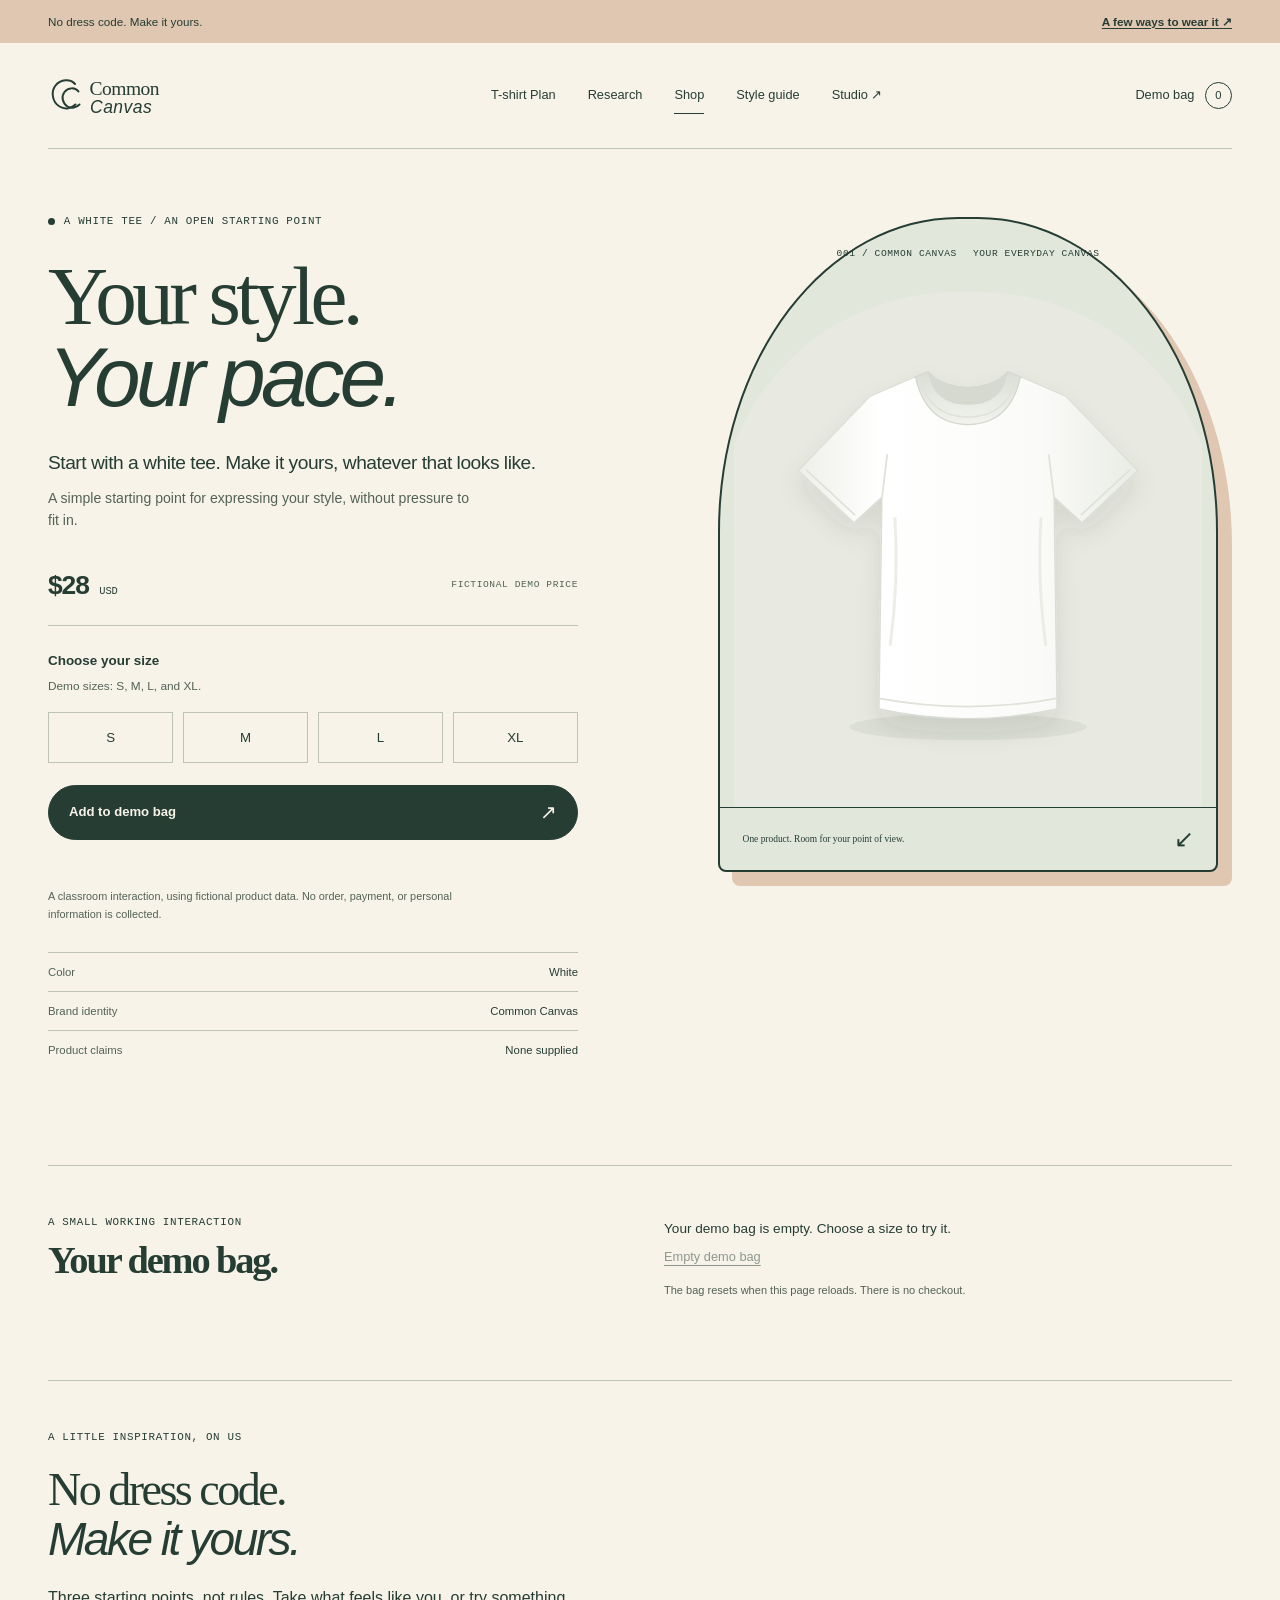
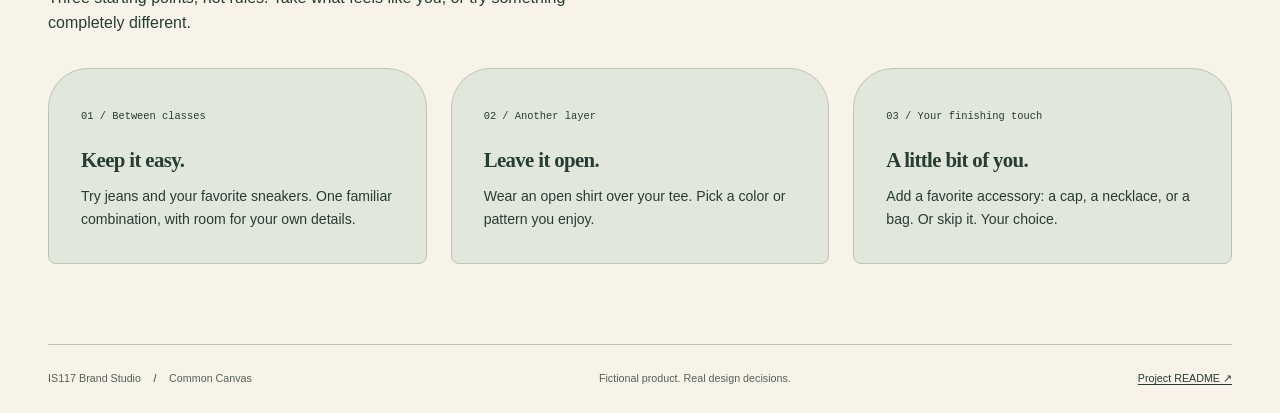
==== commit 7fcfc28f: "Plan T-shirt checkout and SQLite persistence (#8)" ====
--- a/public/index.html
+++ b/public/index.html
@@ -33,6 +33,7 @@
           height="44"
       /></a>
       <nav class="main-nav" aria-label="Main navigation">
+        <a class="nav-link" href="plan.html">T-shirt Plan</a>
         <a class="nav-link" href="research.html">Research</a>
         <a class="nav-link" href="index.html" aria-current="page">Shop</a>
         <a class="nav-link" href="styleguide.html">Style guide</a>
